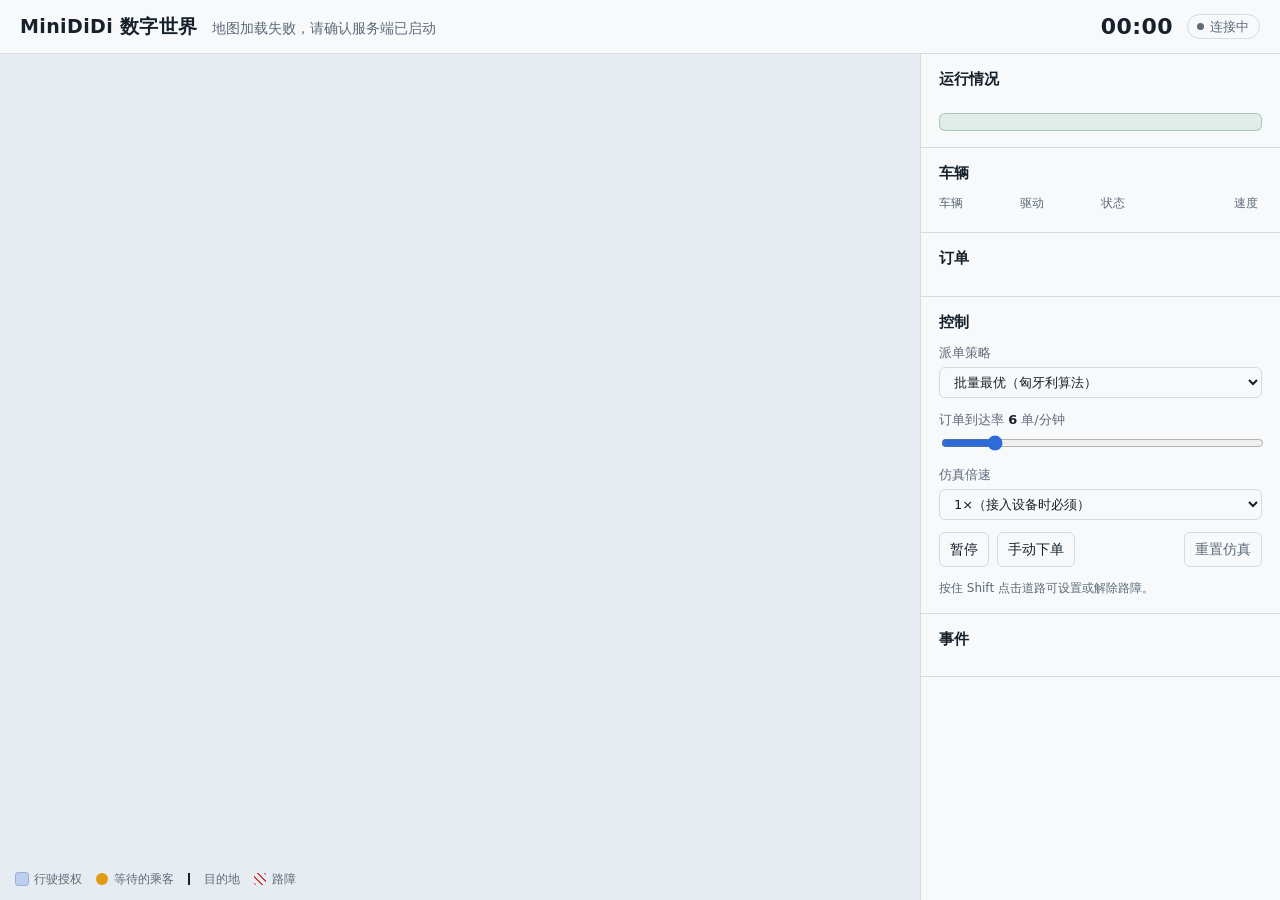
==== web/index.html @ e13aa627 "数字世界服务端、2D 可视化前端与模拟设备（第一版） - server/：Java 17+（仅依赖 Gson），包含栅格地图与车道规则、带转弯代价的 A*、   平滑路线几何、基于格子预约的移动授权（" ====
<!doctype html>
<html lang="zh-CN">
<head>
  <meta charset="utf-8">
  <meta name="viewport" content="width=device-width, initial-scale=1">
  <title>MiniDiDi 数字世界</title>
  <link rel="stylesheet" href="css/style.css">
</head>
<body>
  <header class="topbar">
    <div class="brand">
      <h1>MiniDiDi 数字世界</h1>
      <span class="map-name" id="mapName">正在加载地图</span>
    </div>
    <div class="status">
      <span class="clock" id="simClock" title="仿真时间">00:00</span>
      <span class="conn" id="conn" data-state="connecting">连接中</span>
    </div>
  </header>

  <main class="layout">
    <section class="stage" aria-label="城市地图">
      <canvas id="map"></canvas>
      <div class="tooltip" id="tooltip" hidden></div>
      <div class="mode-banner" id="modeBanner" hidden></div>
      <div class="legend" aria-label="图例">
        <span><i class="lg-carpet"></i>行驶授权</span>
        <span><i class="lg-pin"></i>等待的乘客</span>
        <span><i class="lg-flag"></i>目的地</span>
        <span><i class="lg-block"></i>路障</span>
      </div>
    </section>

    <aside class="rail">
      <section class="panel" aria-labelledby="h-metrics">
        <h2 id="h-metrics">运行情况</h2>
        <dl class="metrics" id="metrics"></dl>
        <div class="safety" id="safety"></div>
      </section>

      <section class="panel" aria-labelledby="h-cars">
        <h2 id="h-cars">车辆 <span class="count" id="carCount"></span></h2>
        <table class="cars">
          <thead><tr><th>车辆</th><th>驱动</th><th>状态</th><th class="num">速度</th></tr></thead>
          <tbody id="carRows"></tbody>
        </table>
      </section>

      <section class="panel" aria-labelledby="h-tasks">
        <h2 id="h-tasks">订单 <span class="count" id="taskCount"></span></h2>
        <ul class="tasks" id="taskList"></ul>
      </section>

      <section class="panel" aria-labelledby="h-control">
        <h2 id="h-control">控制</h2>
        <div class="controls">
          <label>派单策略
            <select id="strategy">
              <option value="HUNGARIAN">批量最优（匈牙利算法）</option>
              <option value="GREEDY">贪心（最近空车）</option>
            </select>
          </label>
          <label><span>订单到达率 <output id="rateOut">6</output> 单/分钟</span>
            <input type="range" id="rate" min="0" max="40" step="1" value="6">
          </label>
          <label>仿真倍速
            <select id="timeScale">
              <option value="0.5">0.5×</option>
              <option value="1" selected>1×（接入设备时必须）</option>
              <option value="2">2×</option>
              <option value="5">5×</option>
              <option value="10">10×</option>
            </select>
          </label>
          <div class="buttons">
            <button type="button" id="pauseBtn">暂停</button>
            <button type="button" id="taskBtn">手动下单</button>
            <button type="button" id="resetBtn" class="quiet">重置仿真</button>
          </div>
          <p class="hint">按住 Shift 点击道路可设置或解除路障。</p>
        </div>
      </section>

      <section class="panel" aria-labelledby="h-events">
        <h2 id="h-events">事件</h2>
        <ol class="events" id="events"></ol>
      </section>
    </aside>
  </main>

  <script type="module" src="js/app.js"></script>
</body>
</html>
---- web/css/style.css ----
/* MiniDiDi 数字世界 —— 城市规划控制台风格。颜色全部用变量，canvas 渲染时也读取这些变量。 */
:root {
  --paper: #e6ecf2;
  --panel: #f7f9fb;
  --ink: #17212b;
  --muted: #5e6b78;
  --line: #d3dbe3;
  --road: #fbfcfd;
  --lane-mark: #c3ccd6;
  --block: #a9b5c3;
  --block-top: #c2ccd7;
  --block-edge: #8d9aa9;
  --signal: #e09b10;
  --danger: #cf3f36;
  --ok: #2c8a52;
  --focus: #2f6bd8;
  --font: "PingFang SC", "Hiragino Sans GB", "Microsoft YaHei", "Noto Sans CJK SC", "Source Han Sans SC", system-ui, sans-serif;
  color-scheme: light;
}

@media (prefers-color-scheme: dark) {
  :root {
    --paper: #0e161f;
    --panel: #151f2a;
    --ink: #e4ebf2;
    --muted: #95a3b1;
    --line: #263342;
    --road: #1d2834;
    --lane-mark: #3b4958;
    --block: #2b3846;
    --block-top: #344455;
    --block-edge: #233040;
    --signal: #f0b23a;
    --danger: #ef5b51;
    --ok: #4cc283;
    --focus: #6d9cf0;
    color-scheme: dark;
  }
}

* { box-sizing: border-box; }

html, body {
  margin: 0;
  height: 100%;
}

body {
  background: var(--paper);
  color: var(--ink);
  font-family: var(--font);
  font-size: 14px;
  line-height: 1.5;
  display: flex;
  flex-direction: column;
}

/* ---------------- 顶栏 ---------------- */
.topbar {
  display: flex;
  align-items: center;
  justify-content: space-between;
  gap: 16px;
  padding: 10px 20px;
  border-bottom: 1px solid var(--line);
  background: var(--panel);
}

.brand { display: flex; align-items: baseline; gap: 14px; min-width: 0; }

.brand h1 {
  margin: 0;
  font-size: 19px;
  font-weight: 700;
  letter-spacing: 0.02em;
  white-space: nowrap;
}

.map-name {
  color: var(--muted);
  white-space: nowrap;
  overflow: hidden;
  text-overflow: ellipsis;
}

.status { display: flex; align-items: center; gap: 14px; }

.clock {
  font-size: 22px;
  font-weight: 600;
  font-variant-numeric: tabular-nums;
  letter-spacing: 0.02em;
}

.conn {
  font-size: 13px;
  padding: 2px 10px 2px 22px;
  border-radius: 999px;
  border: 1px solid var(--line);
  position: relative;
  color: var(--muted);
}

.conn::before {
  content: "";
  position: absolute;
  left: 9px;
  top: 50%;
  width: 7px;
  height: 7px;
  margin-top: -3.5px;
  border-radius: 50%;
  background: var(--muted);
}

.conn[data-state="live"]::before { background: var(--ok); }
.conn[data-state="lost"] { color: var(--danger); border-color: var(--danger); }
.conn[data-state="lost"]::before { background: var(--danger); }

/* ---------------- 主体布局 ---------------- */
.layout {
  flex: 1;
  min-height: 0;
  display: grid;
  grid-template-columns: minmax(0, 1fr) 360px;
}

.stage {
  position: relative;
  min-height: 0;
  overflow: hidden;
}

#map {
  position: absolute;
  inset: 0;
  width: 100%;
  height: 100%;
  display: block;
  cursor: crosshair;
}

.legend {
  position: absolute;
  left: 16px;
  bottom: 12px;
  display: flex;
  flex-wrap: wrap;
  gap: 4px 14px;
  font-size: 12px;
  color: var(--muted);
  pointer-events: none;
}

.legend span { display: inline-flex; align-items: center; gap: 6px; }
.legend i { display: inline-block; width: 12px; height: 12px; border-radius: 2px; }
.lg-carpet { background: color-mix(in srgb, #2f6bd8 22%, transparent); outline: 1px solid color-mix(in srgb, #2f6bd8 45%, transparent); }
.lg-pin { background: var(--signal); border-radius: 50% !important; }
.lg-flag { background: transparent; border-left: 2px solid var(--ink); border-radius: 0 !important; width: 10px !important; }
.lg-block { background: repeating-linear-gradient(45deg, var(--danger) 0 2px, transparent 2px 5px); }

.tooltip {
  position: absolute;
  pointer-events: none;
  background: var(--panel);
  color: var(--ink);
  border: 1px solid var(--line);
  border-radius: 6px;
  padding: 8px 10px;
  font-size: 12px;
  line-height: 1.6;
  min-width: 150px;
  box-shadow: 0 4px 14px rgba(15, 25, 40, 0.12);
  z-index: 5;
}

.tooltip b { font-size: 13px; }

.mode-banner {
  position: absolute;
  top: 12px;
  left: 50%;
  transform: translateX(-50%);
  background: var(--ink);
  color: var(--panel);
  padding: 6px 14px;
  border-radius: 6px;
  font-size: 13px;
}

/* ---------------- 右侧栏 ---------------- */
.rail {
  min-height: 0;
  overflow-y: auto;
  background: var(--panel);
  border-left: 1px solid var(--line);
}

.panel {
  padding: 14px 18px 16px;
  border-bottom: 1px solid var(--line);
}

.panel h2 {
  margin: 0 0 10px;
  font-size: 15px;
  font-weight: 700;
}

.count {
  font-weight: 400;
  color: var(--muted);
  font-size: 13px;
  margin-left: 4px;
}

.metrics {
  display: grid;
  grid-template-columns: repeat(3, 1fr);
  gap: 10px 12px;
  margin: 0;
}

.metrics div { min-width: 0; }
.metrics dt { color: var(--muted); font-size: 12px; }

.metrics dd {
  margin: 0;
  font-size: 20px;
  font-weight: 600;
  font-variant-numeric: tabular-nums;
  white-space: nowrap;
}

.metrics dd small { font-size: 12px; font-weight: 400; color: var(--muted); margin-left: 2px; }

.safety {
  margin-top: 12px;
  padding: 8px 10px;
  border-radius: 6px;
  font-size: 13px;
  background: color-mix(in srgb, var(--ok) 10%, transparent);
  color: var(--ink);
  border: 1px solid color-mix(in srgb, var(--ok) 35%, transparent);
}

.safety[data-bad="true"] {
  background: color-mix(in srgb, var(--danger) 10%, transparent);
  border-color: color-mix(in srgb, var(--danger) 45%, transparent);
}

.safety strong { color: var(--ok); }
.safety[data-bad="true"] strong { color: var(--danger); }

/* 车辆表 */
table.cars { width: 100%; border-collapse: collapse; font-size: 13px; }
.cars th { text-align: left; font-weight: 400; color: var(--muted); font-size: 12px; padding: 0 4px 4px 0; }
.cars td { padding: 4px 4px 4px 0; border-top: 1px solid var(--line); white-space: nowrap; }
.cars .num { text-align: right; font-variant-numeric: tabular-nums; }
.cars tbody tr { cursor: pointer; }
.cars tbody tr:hover td { background: color-mix(in srgb, var(--ink) 4%, transparent); }
.cars tbody tr.selected td { background: color-mix(in srgb, var(--focus) 12%, transparent); }
.swatch { display: inline-block; width: 10px; height: 10px; border-radius: 3px; margin-right: 6px; vertical-align: -1px; }
.ext { font-weight: 600; }
.offline { color: var(--danger); }
.blocked-tag { color: var(--danger); font-size: 12px; margin-left: 4px; }

/* 订单 */
.tasks { list-style: none; margin: 0; padding: 0; font-size: 13px; }

.tasks li {
  display: grid;
  grid-template-columns: 46px 64px 1fr auto;
  gap: 6px;
  align-items: baseline;
  padding: 4px 0;
  border-top: 1px solid var(--line);
  font-variant-numeric: tabular-nums;
}

.tasks .state { font-size: 12px; }
.tasks .state[data-s="WAITING"] { color: var(--signal); font-weight: 600; }
.tasks .route { color: var(--muted); overflow: hidden; text-overflow: ellipsis; white-space: nowrap; }
.tasks .age { color: var(--muted); font-size: 12px; }
.tasks .empty, .events .empty { color: var(--muted); border: 0; display: block; }

/* 控制 */
.controls { display: grid; gap: 12px; }
.controls label { display: grid; gap: 4px; font-size: 13px; color: var(--muted); }
.controls output { color: var(--ink); font-weight: 600; font-variant-numeric: tabular-nums; }

select, button {
  font: inherit;
  color: var(--ink);
  background: var(--panel);
  border: 1px solid var(--line);
  border-radius: 6px;
  padding: 6px 10px;
}

select:hover, button:hover { border-color: var(--muted); }
input[type="range"] { width: 100%; accent-color: var(--focus); }

:focus-visible { outline: 2px solid var(--focus); outline-offset: 2px; }

.buttons { display: flex; flex-wrap: wrap; gap: 8px; }
.buttons button { cursor: pointer; }
.buttons button[aria-pressed="true"] { background: var(--ink); color: var(--panel); border-color: var(--ink); }
.buttons .quiet { color: var(--muted); margin-left: auto; }
.hint { margin: 0; font-size: 12px; color: var(--muted); }

/* 事件 */
.events { list-style: none; margin: 0; padding: 0; font-size: 12.5px; }
.events li { display: grid; grid-template-columns: 48px 1fr; gap: 6px; padding: 3px 0; }
.events time { color: var(--muted); font-variant-numeric: tabular-nums; }
.events li[data-level="warn"] span { color: var(--danger); }

/* ---------------- 窄屏：地图在上、面板在下 ---------------- */
@media (max-width: 900px) {
  body { height: auto; }
  .layout { grid-template-columns: 1fr; }
  .stage { height: auto; aspect-ratio: 1.3; min-height: 260px; max-height: 70vh; }
  .rail { border-left: 0; border-top: 1px solid var(--line); overflow: visible; }
  .topbar { padding: 10px 16px; }
  .brand h1 { font-size: 17px; }
  .map-name { display: none; }
  .panel { padding: 14px 16px; }
  .legend { left: 12px; }
}

@media (prefers-reduced-motion: reduce) {
  * { animation: none !important; transition: none !important; }
}
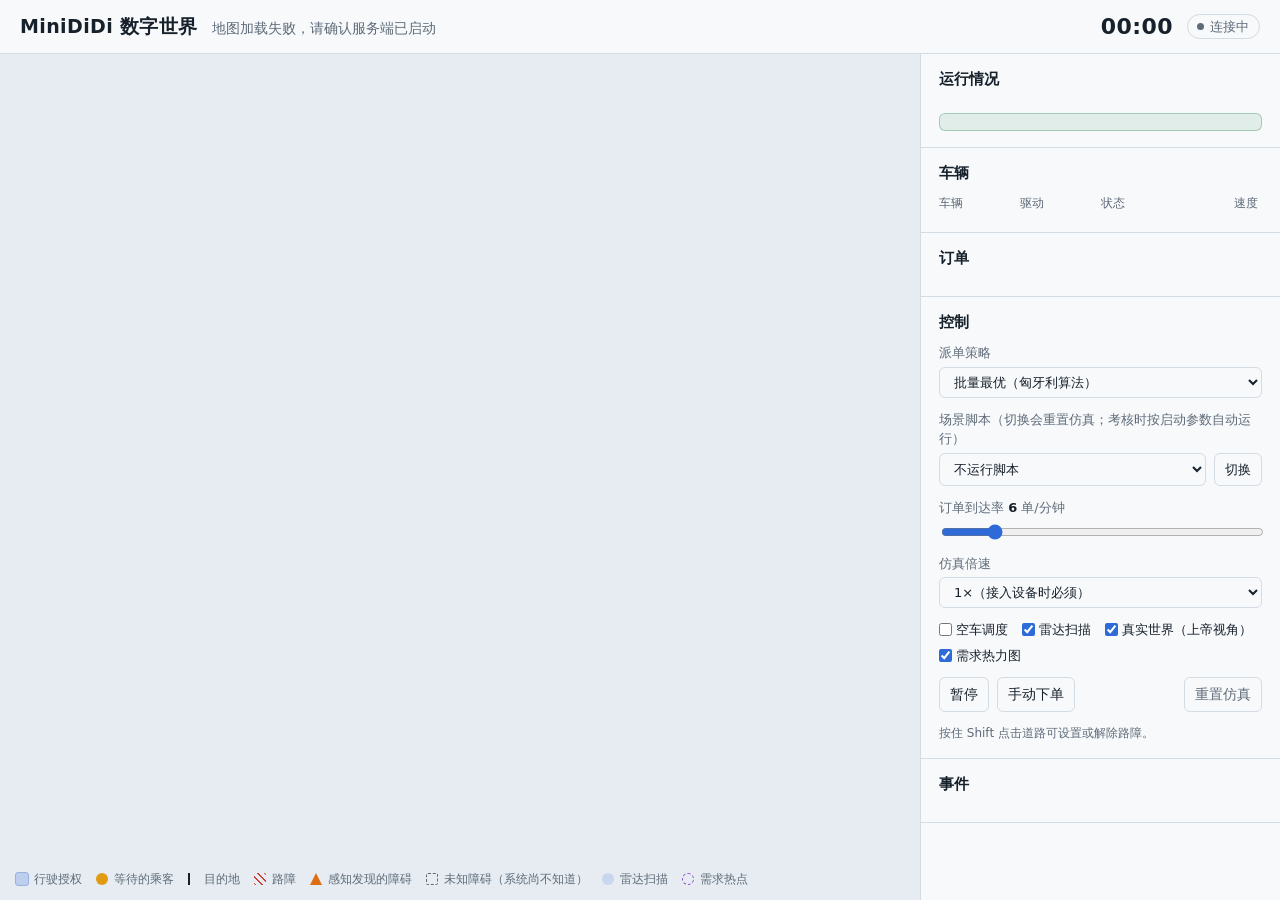
==== commit 59619452: "网页显示感知、场景与需求；效果评估实验一键重跑；文档更新 - 网页：顶栏显示正在运行的场景脚本（进度、下一个事件和倒计时），事件发生时弹出横幅；   地图新增感知图层（感知发现的障碍、疑似障碍、"上帝" ====
--- a/web/index.html
+++ b/web/index.html
@@ -4,6 +4,7 @@
   <meta charset="utf-8">
   <meta name="viewport" content="width=device-width, initial-scale=1">
   <title>MiniDiDi 数字世界</title>
+  <link rel="icon" href="data:image/svg+xml,%3Csvg xmlns='http://www.w3.org/2000/svg' viewBox='0 0 32 32'%3E%3Crect x='3' y='9' width='26' height='14' rx='5' fill='%232f6bd8'/%3E%3Crect x='18' y='12' width='6' height='8' rx='1.5' fill='white'/%3E%3C/svg%3E">
   <link rel="stylesheet" href="css/style.css">
 </head>
 <body>
@@ -11,6 +12,10 @@
     <div class="brand">
       <h1>MiniDiDi 数字世界</h1>
       <span class="map-name" id="mapName">正在加载地图</span>
+    </div>
+    <div class="scenario" id="scenarioStrip" hidden>
+      <div class="row"><span class="name" id="scName"></span><span id="scLoop"></span><span class="next" id="scNext"></span></div>
+      <div class="bar"><i id="scBar"></i></div>
     </div>
     <div class="status">
       <span class="clock" id="simClock" title="仿真时间">00:00</span>
@@ -23,11 +28,16 @@
       <canvas id="map"></canvas>
       <div class="tooltip" id="tooltip" hidden></div>
       <div class="mode-banner" id="modeBanner" hidden></div>
+      <div class="scenario-banner" id="scBanner" hidden></div>
       <div class="legend" aria-label="图例">
         <span><i class="lg-carpet"></i>行驶授权</span>
         <span><i class="lg-pin"></i>等待的乘客</span>
         <span><i class="lg-flag"></i>目的地</span>
         <span><i class="lg-block"></i>路障</span>
+        <span><i class="lg-sensed"></i>感知发现的障碍</span>
+        <span><i class="lg-ghost"></i>未知障碍（系统尚不知道）</span>
+        <span><i class="lg-scan"></i>雷达扫描</span>
+        <span><i class="lg-demand"></i>需求热点</span>
       </div>
     </section>
 
@@ -60,6 +70,12 @@
               <option value="GREEDY">贪心（最近空车）</option>
             </select>
           </label>
+          <label>场景脚本（切换会重置仿真；考核时按启动参数自动运行）
+            <span class="inline">
+              <select id="scenarioSel"><option value="">不运行脚本</option></select>
+              <button type="button" id="scenarioBtn">切换</button>
+            </span>
+          </label>
           <label><span>订单到达率 <output id="rateOut">6</output> 单/分钟</span>
             <input type="range" id="rate" min="0" max="40" step="1" value="6">
           </label>
@@ -72,6 +88,12 @@
               <option value="10">10×</option>
             </select>
           </label>
+          <div class="toggles" role="group" aria-label="选项与图层">
+            <label><input type="checkbox" id="rebalance">空车调度</label>
+            <label><input type="checkbox" id="lyScan" checked>雷达扫描</label>
+            <label><input type="checkbox" id="lyTruth" checked>真实世界（上帝视角）</label>
+            <label><input type="checkbox" id="lyDemand" checked>需求热力图</label>
+          </div>
           <div class="buttons">
             <button type="button" id="pauseBtn">暂停</button>
             <button type="button" id="taskBtn">手动下单</button>
--- a/web/css/style.css
+++ b/web/css/style.css
@@ -14,6 +14,8 @@
   --danger: #cf3f36;
   --ok: #2c8a52;
   --focus: #2f6bd8;
+  --sensed: #dd6f12;
+  --demand: #8a4fc8;
   --font: "PingFang SC", "Hiragino Sans GB", "Microsoft YaHei", "Noto Sans CJK SC", "Source Han Sans SC", system-ui, sans-serif;
   color-scheme: light;
 }
@@ -34,6 +36,8 @@
     --danger: #ef5b51;
     --ok: #4cc283;
     --focus: #6d9cf0;
+    --sensed: #f2873a;
+    --demand: #b58ae6;
     color-scheme: dark;
   }
 }
@@ -158,6 +162,61 @@
 .lg-pin { background: var(--signal); border-radius: 50% !important; }
 .lg-flag { background: transparent; border-left: 2px solid var(--ink); border-radius: 0 !important; width: 10px !important; }
 .lg-block { background: repeating-linear-gradient(45deg, var(--danger) 0 2px, transparent 2px 5px); }
+.lg-sensed { background: var(--sensed); clip-path: polygon(50% 0, 100% 100%, 0 100%); border-radius: 0 !important; }
+.lg-ghost { border: 1.5px dashed var(--muted); }
+.lg-scan { background: color-mix(in srgb, #2f6bd8 16%, transparent); border-radius: 50% !important; }
+.lg-demand { border: 1.5px dashed var(--demand); border-radius: 50% !important; }
+
+/* 场景脚本：顶栏中间的进度条 + 地图上方的事件横幅 */
+.scenario {
+  flex: 1;
+  min-width: 0;
+  max-width: 560px;
+  display: grid;
+  gap: 3px;
+  font-size: 12.5px;
+  color: var(--muted);
+}
+
+.scenario[hidden] { display: none; }
+.scenario .row { display: flex; gap: 8px; align-items: baseline; min-width: 0; }
+.scenario .name { color: var(--ink); font-weight: 600; white-space: nowrap; }
+#scLoop { white-space: nowrap; font-variant-numeric: tabular-nums; }
+.scenario .next { overflow: hidden; text-overflow: ellipsis; white-space: nowrap; }
+.scenario .bar { height: 3px; border-radius: 2px; background: var(--line); overflow: hidden; }
+.scenario .bar i { display: block; height: 100%; background: var(--focus); width: 0; transition: width 0.4s linear; }
+
+.scenario-banner {
+  position: absolute;
+  top: 12px;
+  left: 50%;
+  transform: translateX(-50%);
+  max-width: min(720px, calc(100% - 32px));
+  padding: 8px 16px 8px 14px;
+  border-radius: 8px;
+  background: var(--panel);
+  border: 1px solid var(--line);
+  border-left: 4px solid var(--focus);
+  box-shadow: 0 6px 18px rgba(15, 25, 40, 0.14);
+  font-size: 15px;
+  font-weight: 600;
+  z-index: 4;
+  animation: banner-in 0.35s ease-out;
+}
+
+.scenario-banner small { display: block; font-size: 11.5px; font-weight: 400; color: var(--muted); }
+
+@keyframes banner-in {
+  from { opacity: 0; transform: translate(-50%, -8px); }
+  to { opacity: 1; transform: translate(-50%, 0); }
+}
+
+.toggles { display: flex; flex-wrap: wrap; gap: 6px 14px; font-size: 13px; }
+.toggles label { display: inline-flex !important; align-items: center; gap: 5px; color: var(--ink) !important; cursor: pointer; }
+.toggles input { accent-color: var(--focus); margin: 0; }
+.inline { display: flex; gap: 8px; }
+.inline select { flex: 1; min-width: 0; }
+.zone-tag { color: var(--demand); font-size: 12px; margin-left: 4px; }
 
 .tooltip {
   position: absolute;
@@ -324,6 +383,10 @@
   .topbar { padding: 10px 16px; }
   .brand h1 { font-size: 17px; }
   .map-name { display: none; }
+  .topbar { flex-wrap: wrap; row-gap: 6px; }
+  .scenario { order: 3; flex-basis: 100%; max-width: none; }
+  .scenario .next { display: none; }
+  .legend { font-size: 11px; gap: 2px 10px; }
   .panel { padding: 14px 16px; }
   .legend { left: 12px; }
 }
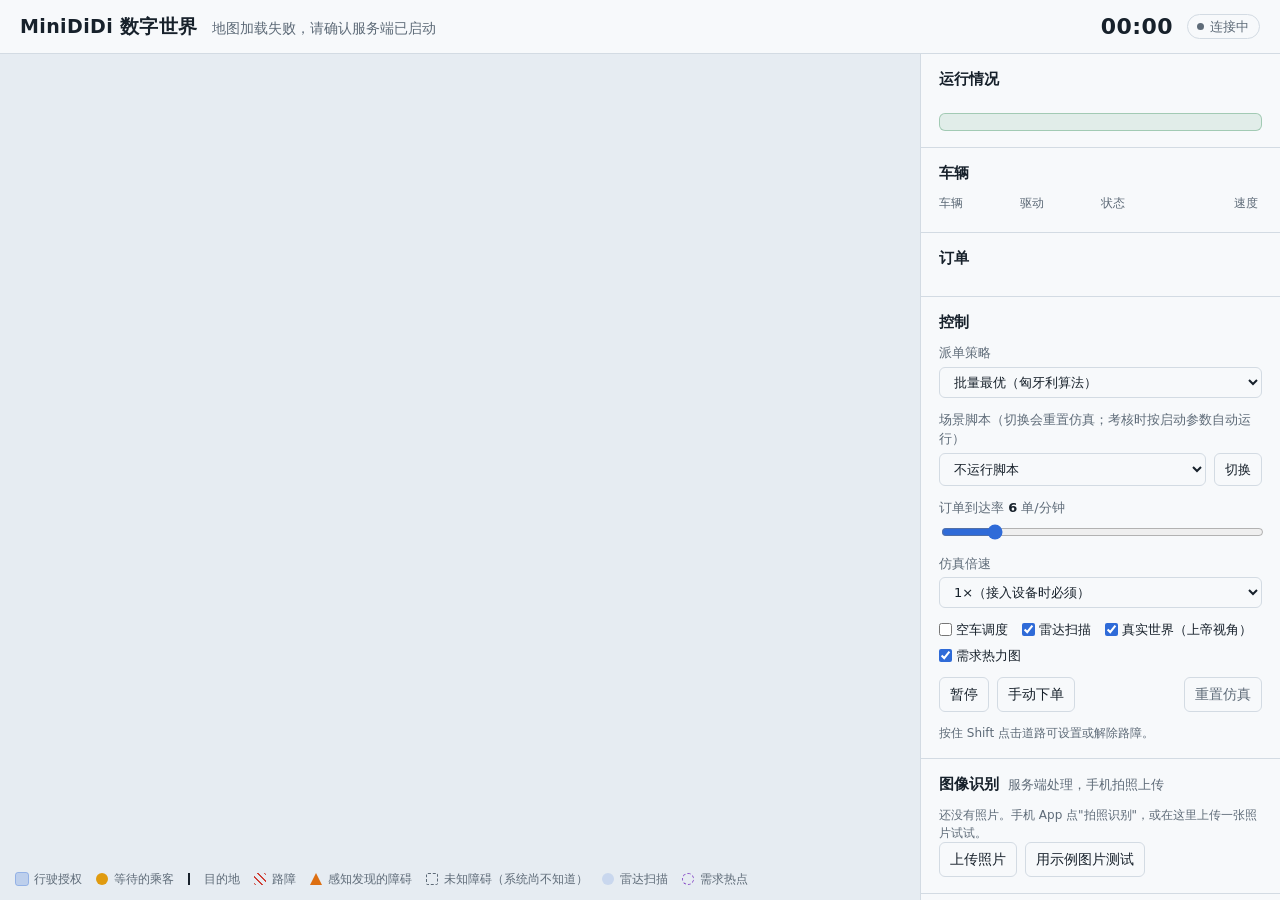
==== commit 1a70ac46: "图像处理加速模块：手机拍照，服务端识别路障并写入地图 对应 PPT 第 14 页的"图像处理加速模块"和第 2 页的"端云互动：服务端负责重型图像处理"。  - 服务端 vision 包：HSV 颜色" ====
--- a/web/index.html
+++ b/web/index.html
@@ -103,6 +103,19 @@
         </div>
       </section>
 
+      <section class="panel" aria-labelledby="h-vision">
+        <h2 id="h-vision">图像识别 <span class="count">服务端处理，手机拍照上传</span></h2>
+        <figure class="vision" id="visionFig" hidden>
+          <img id="visionImg" alt="最近一次识别的照片，方框是识别出的目标">
+          <figcaption id="visionCap"></figcaption>
+        </figure>
+        <p class="hint" id="visionEmpty">还没有照片。手机 App 点"拍照识别"，或在这里上传一张照片试试。</p>
+        <div class="buttons">
+          <label class="file-btn"><input type="file" id="visionFile" accept="image/*">上传照片</label>
+          <button type="button" id="visionSample">用示例图片测试</button>
+        </div>
+      </section>
+
       <section class="panel" aria-labelledby="h-events">
         <h2 id="h-events">事件</h2>
         <ol class="events" id="events"></ol>
--- a/web/css/style.css
+++ b/web/css/style.css
@@ -368,6 +368,24 @@
 .buttons .quiet { color: var(--muted); margin-left: auto; }
 .hint { margin: 0; font-size: 12px; color: var(--muted); }
 
+/* 图像识别 */
+.vision { margin: 0 0 10px; }
+.vision img { display: block; width: 100%; height: auto; border-radius: 6px; border: 1px solid var(--line); background: var(--road); }
+.vision figcaption { margin-top: 6px; font-size: 12.5px; color: var(--ink); }
+.vision figcaption small { display: block; color: var(--muted); }
+.file-btn {
+  display: inline-flex !important;
+  align-items: center;
+  cursor: pointer;
+  font-size: 14px !important;
+  color: var(--ink) !important;
+  border: 1px solid var(--line);
+  border-radius: 6px;
+  padding: 6px 10px;
+}
+.file-btn:hover { border-color: var(--muted); }
+.file-btn input { display: none; }
+
 /* 事件 */
 .events { list-style: none; margin: 0; padding: 0; font-size: 12.5px; }
 .events li { display: grid; grid-template-columns: 48px 1fr; gap: 6px; padding: 3px 0; }
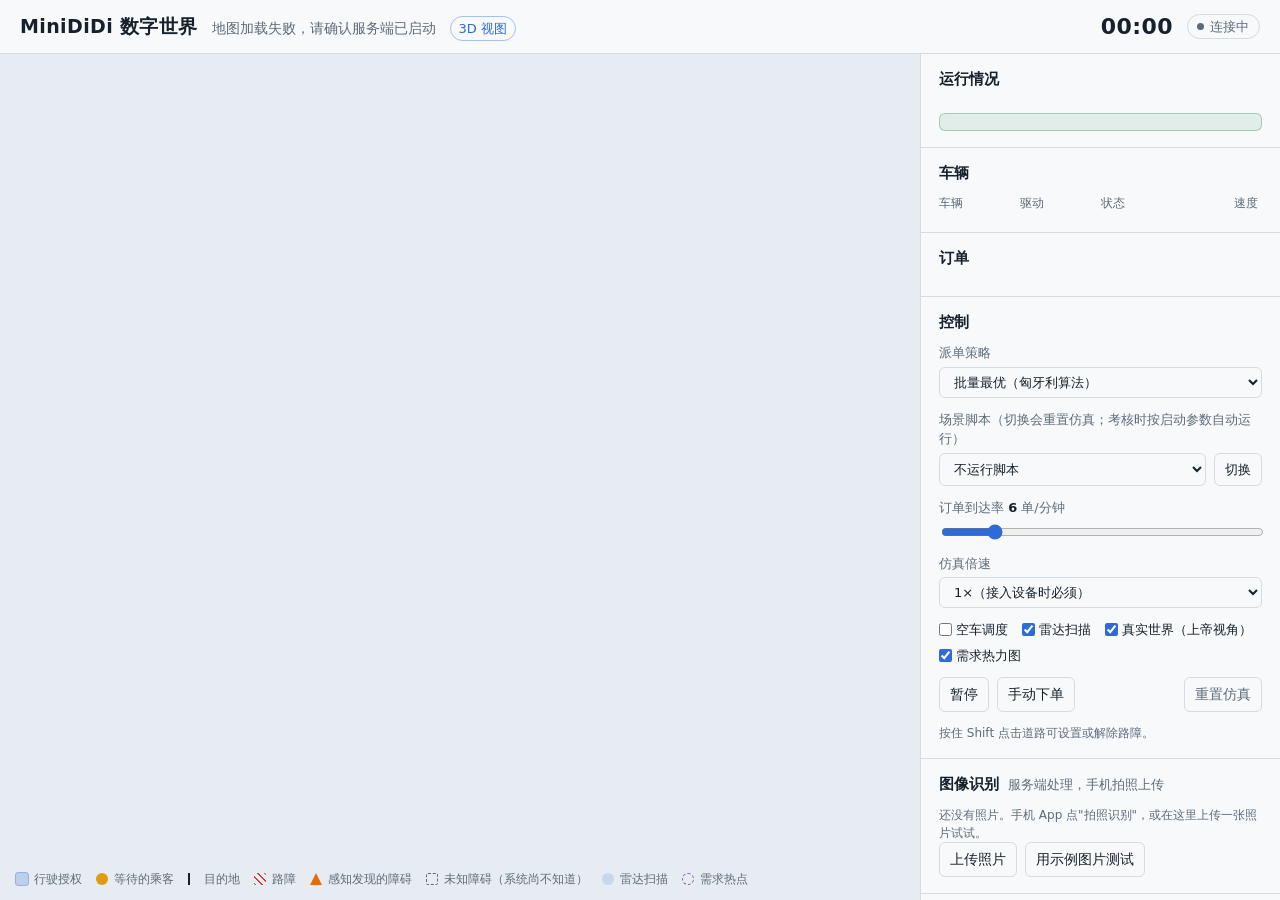
==== commit a8b40472: "3D 视图：自己实现的 WebGL 渲染，城市、车辆、障碍与雷达扫描 对应 PPT 第 10 页的挑战项"3D 渲染可视化（Web3D）"。开发环境无法下载 Three.js， 演示现场也不一定能联网" ====
--- a/web/index.html
+++ b/web/index.html
@@ -12,6 +12,7 @@
     <div class="brand">
       <h1>MiniDiDi 数字世界</h1>
       <span class="map-name" id="mapName">正在加载地图</span>
+      <a class="switch-view" href="3d.html">3D 视图</a>
     </div>
     <div class="scenario" id="scenarioStrip" hidden>
       <div class="row"><span class="name" id="scName"></span><span id="scLoop"></span><span class="next" id="scNext"></span></div>
--- a/web/css/style.css
+++ b/web/css/style.css
@@ -89,6 +89,18 @@
 
 .status { display: flex; align-items: center; gap: 14px; }
 
+.switch-view {
+  font-size: 13px;
+  color: var(--focus);
+  text-decoration: none;
+  white-space: nowrap;
+  padding: 2px 8px;
+  border: 1px solid color-mix(in srgb, var(--focus) 40%, transparent);
+  border-radius: 999px;
+}
+
+.switch-view:hover { background: color-mix(in srgb, var(--focus) 10%, transparent); }
+
 .clock {
   font-size: 22px;
   font-weight: 600;
